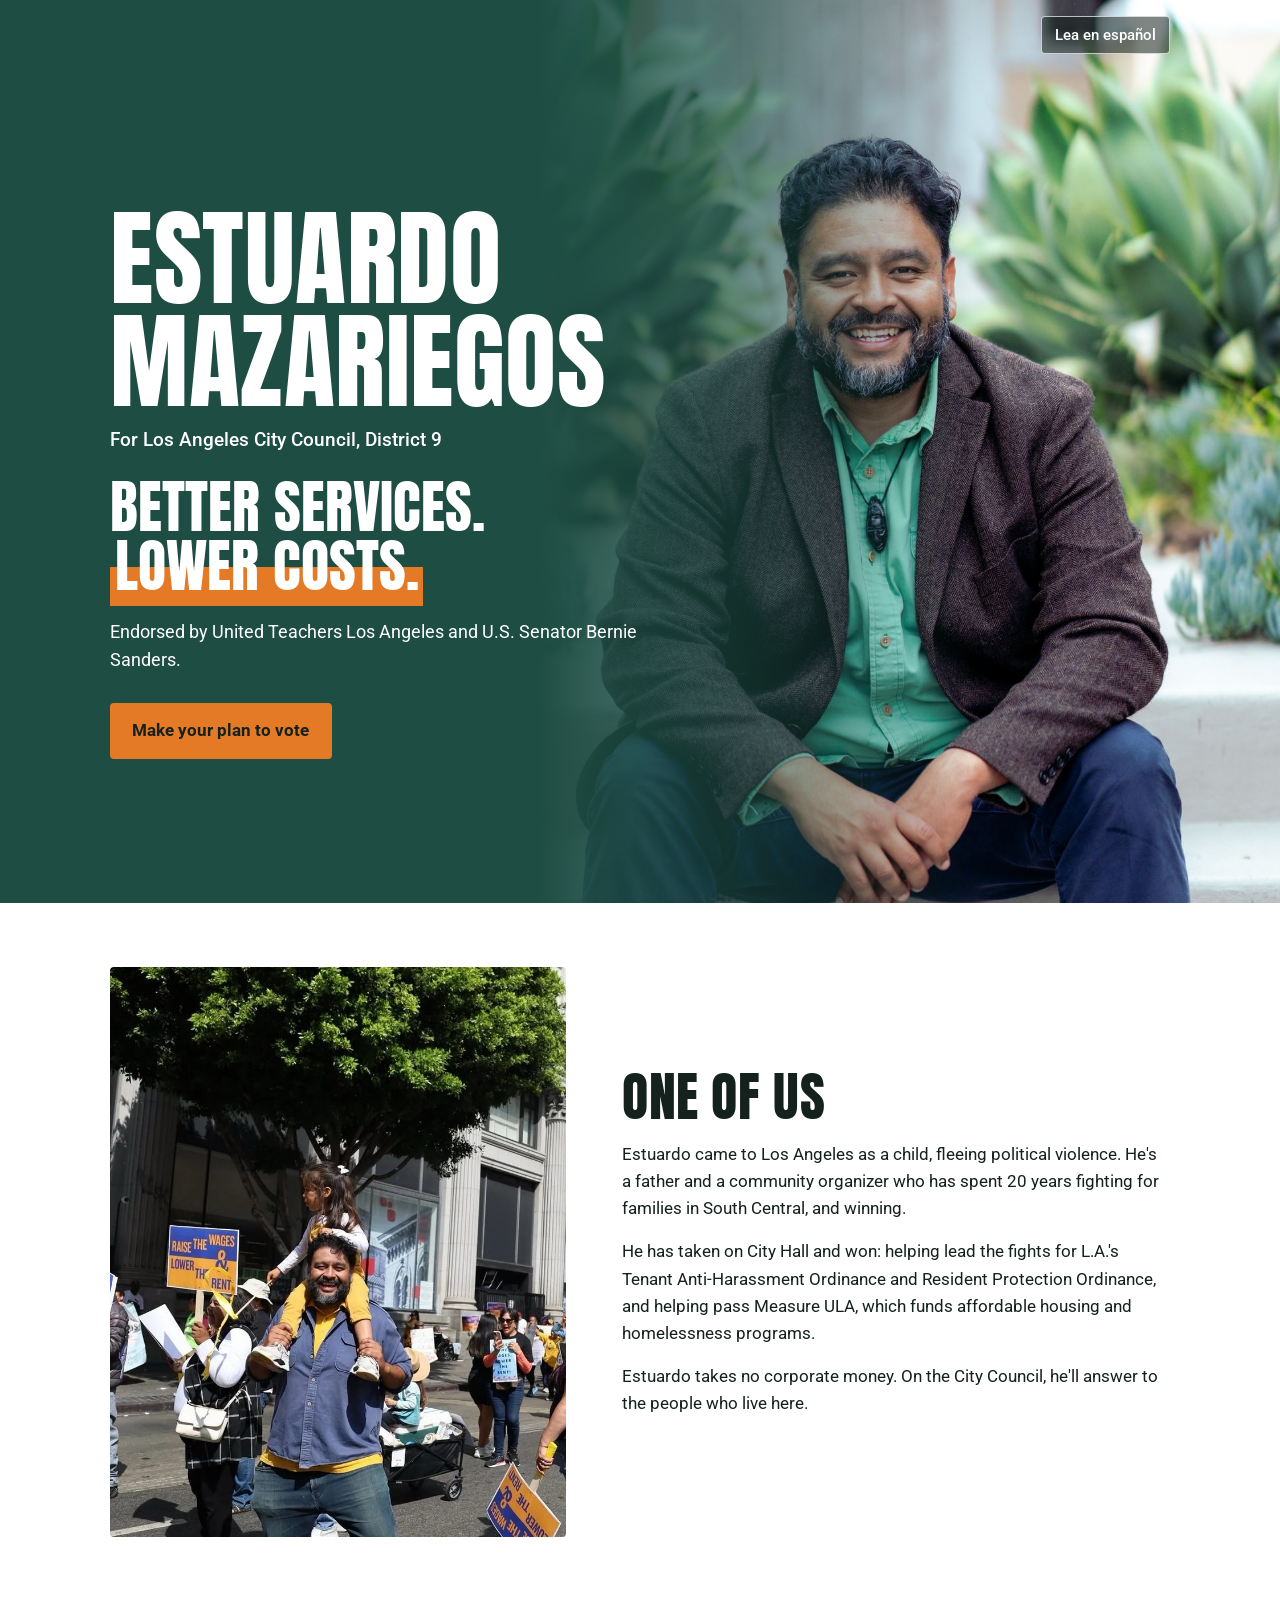
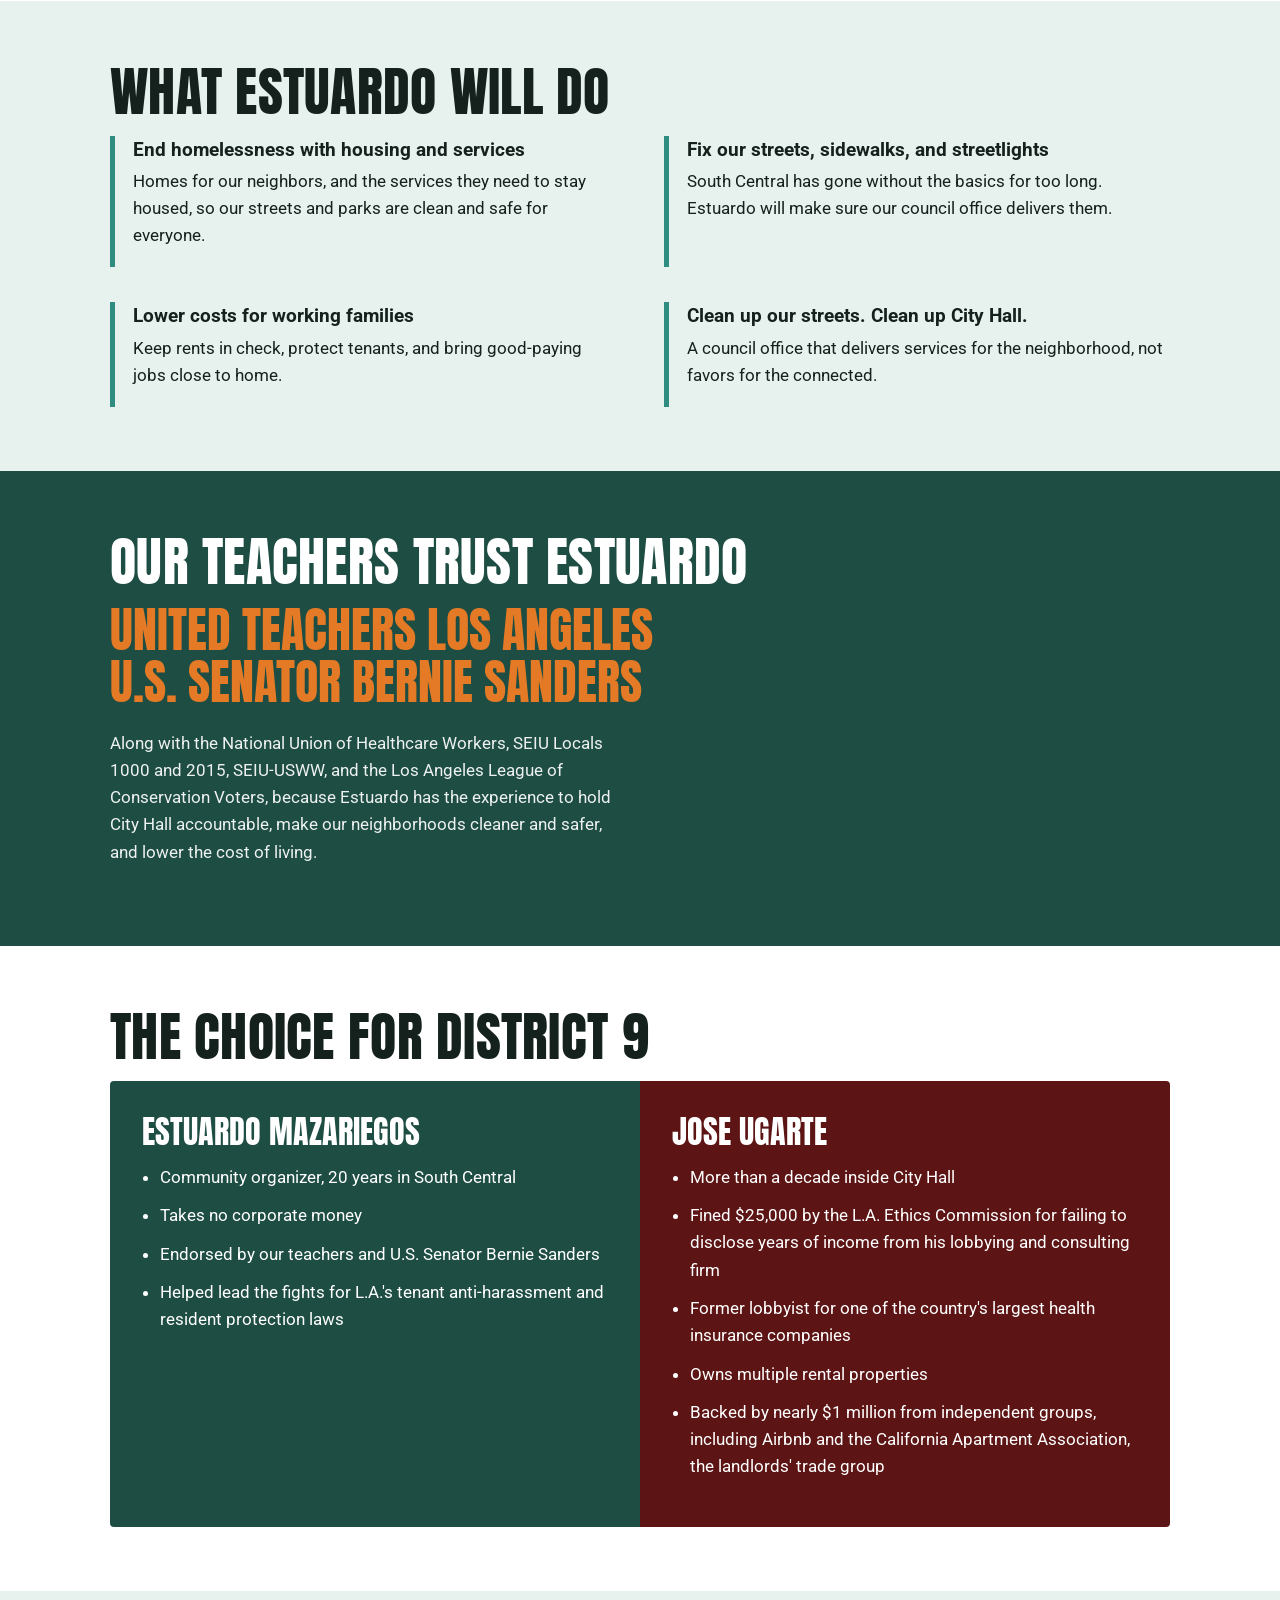
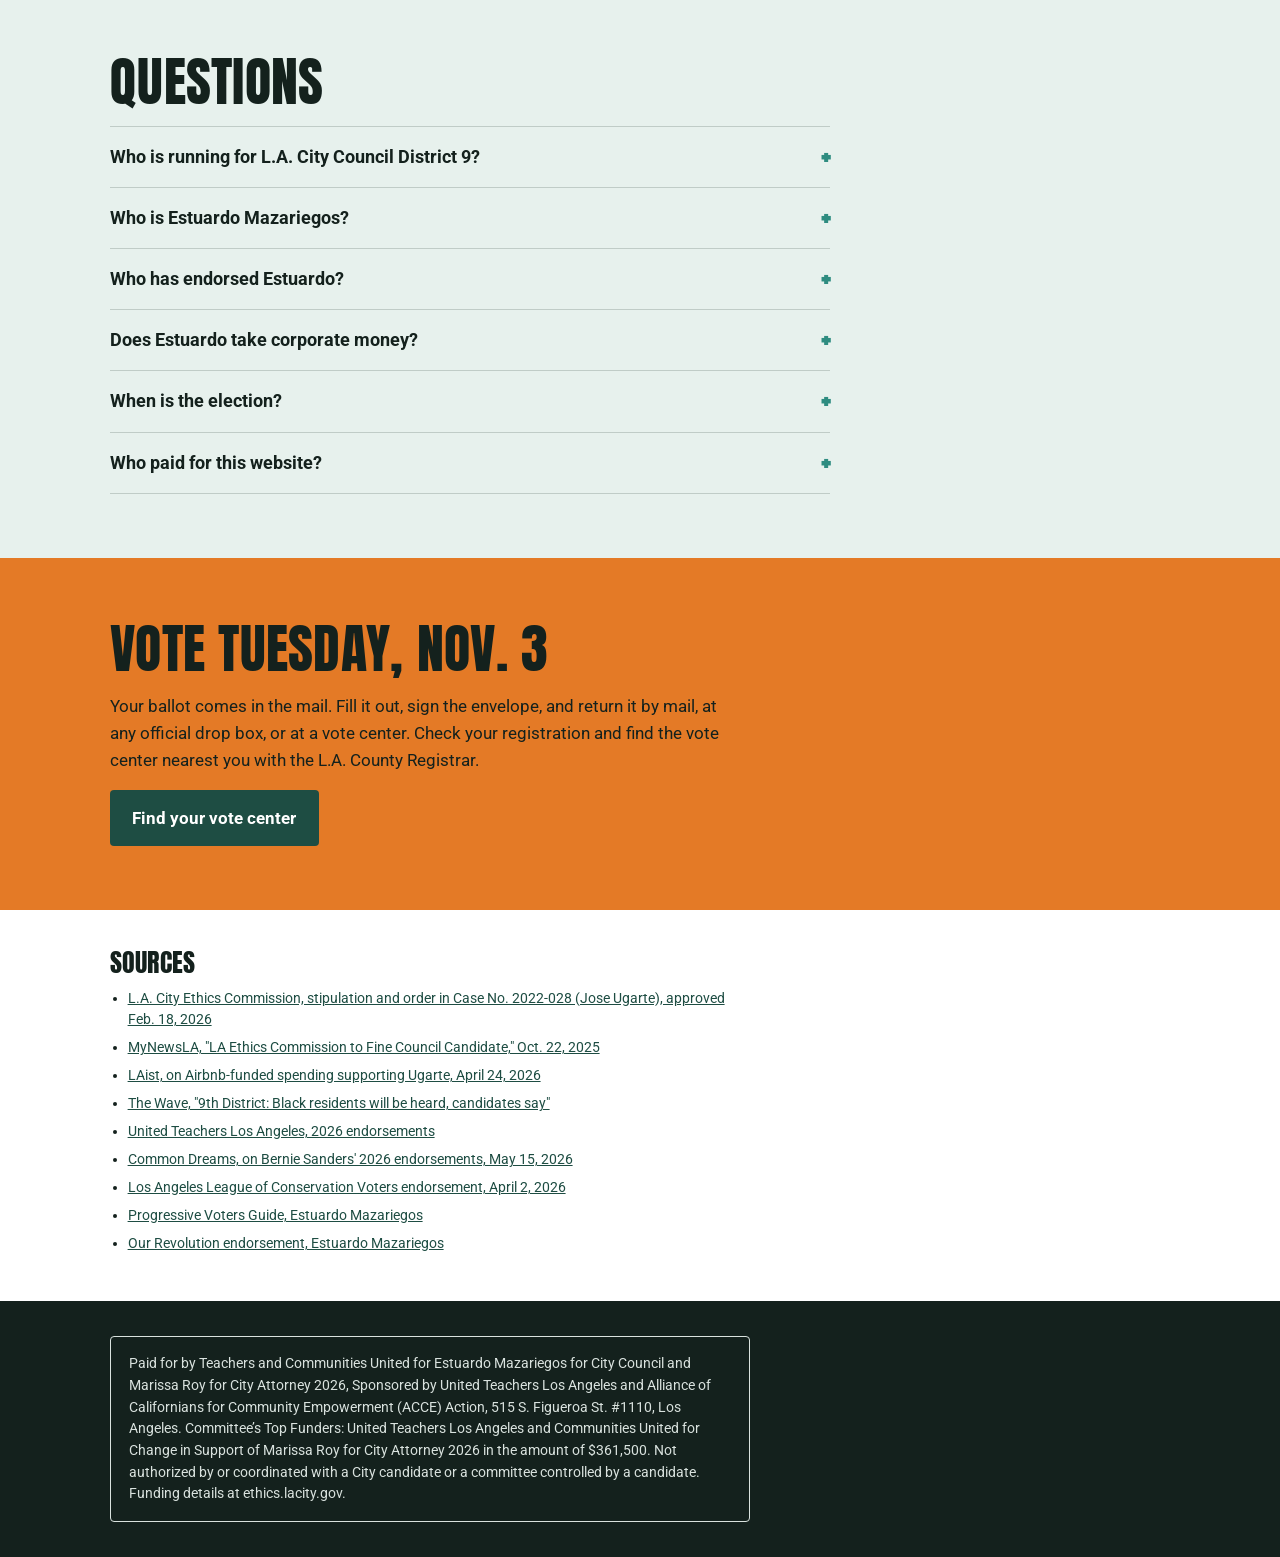
==== index.html @ fabb7f29 "Add files via upload" ====
<!doctype html>
<html lang="en">
<head>
<meta charset="utf-8">
<meta name="viewport" content="width=device-width, initial-scale=1">
<meta name="robots" content="noindex, nofollow">
<title>Estuardo Mazariegos for L.A. City Council District 9 | Vote Nov. 3, 2026</title>
<meta name="description" content="Estuardo Mazariegos is a community organizer running for Los Angeles City Council District 9. Endorsed by United Teachers Los Angeles and U.S. Senator Bernie Sanders. He takes no corporate money. Vote Tuesday, Nov. 3, 2026.">
<link rel="canonical" href="https://estuardomazariegos.com/">
<link rel="alternate" hreflang="en" href="https://estuardomazariegos.com/">
<link rel="alternate" hreflang="es" href="https://estuardomazariegos.com/es/">
<link rel="alternate" hreflang="x-default" href="https://estuardomazariegos.com/">

<meta property="og:type" content="website">
<meta property="og:url" content="https://estuardomazariegos.com/">
<meta property="og:title" content="Estuardo Mazariegos for L.A. City Council District 9">
<meta property="og:description" content="Better services. Lower costs. Endorsed by our teachers and U.S. Senator Bernie Sanders. Vote Nov. 3.">
<meta property="og:image" content="https://estuardomazariegos.com/images/og-share.jpg">
<meta property="og:locale" content="en_US">
<meta property="og:locale:alternate" content="es_US">
<meta name="twitter:card" content="summary_large_image">
<meta name="twitter:image" content="https://estuardomazariegos.com/images/og-share.jpg">

<link rel="preconnect" href="https://fonts.googleapis.com">
<link rel="preconnect" href="https://fonts.gstatic.com" crossorigin>
<link href="https://fonts.googleapis.com/css2?family=Anton&family=Roboto:wght@400;500;700&display=swap" rel="stylesheet">
<link rel="stylesheet" href="styles.css">

<script type="application/ld+json">
{
  "@context": "https://schema.org",
  "@graph": [
    {
      "@type": "FAQPage",
      "@id": "https://estuardomazariegos.com/#webpage",
      "url": "https://estuardomazariegos.com/",
      "inLanguage": "en",
      "name": "Estuardo Mazariegos for L.A. City Council District 9 | Vote Nov. 3, 2026",
      "dateModified": "2026-09-22",
      "about": {
        "@id": "https://estuardomazariegos.com/#estuardo"
      },
      "mentions": [
        {
          "@id": "https://estuardomazariegos.com/#ugarte"
        }
      ],
      "publisher": {
        "@id": "https://estuardomazariegos.com/#committee"
      },
      "primaryImageOfPage": {
        "@type": "ImageObject",
        "url": "https://estuardomazariegos.com/images/estuardo-hero.jpg"
      },
      "mainEntity": [
        {
          "@type": "Question",
          "name": "Who is running for Los Angeles City Council District 9?",
          "acceptedAnswer": {
            "@type": "Answer",
            "text": "Estuardo Mazariegos and Jose Ugarte are on the ballot for Los Angeles City Council District 9 in the general election on Tuesday, November 3, 2026. The seat is open."
          }
        },
        {
          "@type": "Question",
          "name": "Who is Estuardo Mazariegos?",
          "acceptedAnswer": {
            "@type": "Answer",
            "text": "Estuardo Mazariegos came to Los Angeles as a child fleeing political violence. He is a father and a community organizer who has spent 20 years fighting for families in South Central, helping lead the fights for L.A.'s Tenant Anti-Harassment Ordinance and Resident Protection Ordinance, and helping pass Measure ULA, which funds affordable housing and homelessness programs."
          }
        },
        {
          "@type": "Question",
          "name": "Who has endorsed Estuardo Mazariegos?",
          "acceptedAnswer": {
            "@type": "Answer",
            "text": "Estuardo Mazariegos is endorsed by United Teachers Los Angeles, U.S. Senator Bernie Sanders, the National Union of Healthcare Workers, SEIU Locals 1000 and 2015, SEIU-USWW, and the Los Angeles League of Conservation Voters."
          }
        },
        {
          "@type": "Question",
          "name": "Does Estuardo Mazariegos take corporate money?",
          "acceptedAnswer": {
            "@type": "Answer",
            "text": "No. Estuardo Mazariegos refuses all corporate campaign contributions."
          }
        },
        {
          "@type": "Question",
          "name": "When is the District 9 election?",
          "acceptedAnswer": {
            "@type": "Answer",
            "text": "The general election is Tuesday, November 3, 2026. Every registered voter in Los Angeles County receives a ballot in the mail, which can be returned by mail, at an official drop box, or at any vote center."
          }
        },
        {
          "@type": "Question",
          "name": "Who paid for this website?",
          "acceptedAnswer": {
            "@type": "Answer",
            "text": "This website was paid for by Teachers and Communities United for Estuardo Mazariegos for City Council and Marissa Roy for City Attorney 2026, sponsored by United Teachers Los Angeles and Alliance of Californians for Community Empowerment (ACCE) Action. It is not authorized by or coordinated with a City candidate or a committee controlled by a candidate."
          }
        }
      ],
      "citation": [
        "https://ethics.lacity.gov/pdf/agenda/2026/February/20260218-Item5-Stipulation-Ugarte.pdf",
        "https://mynewsla.com/crime/2025/10/22/ethics-commission-to-fine-la-city-council-candidate/",
        "https://laist.com/news/housing-homelessness/airbnb-claims-proposal-included-in-mayors-budget-will-bring-tax-revenue-to-la-ahead-of-olympics",
        "https://wavepublication.com/9th-district-black-residents-will-be-heard-candidates-say/",
        "https://utla.net/campaigns/2026-endorsements/",
        "https://www.commondreams.org/news/bernie-sanders-endorsement",
        "https://lalcv.org/lalcv-endorses-estuardo-mazariegos-for-los-angeles-city-council-district-9/",
        "https://www.progressivevotersguide.com/california/2026/primary/estuardo-mazariegos",
        "https://ourrevolution.com/estuardo-mazariegos-for-la-city-council-d-9/"
      ]
    },
    {
      "@type": "Person",
      "@id": "https://estuardomazariegos.com/#estuardo",
      "name": "Estuardo Mazariegos",
      "description": "Community organizer running for Los Angeles City Council District 9 in the Nov. 3, 2026 general election. Endorsed by United Teachers Los Angeles and U.S. Senator Bernie Sanders.",
      "image": "https://estuardomazariegos.com/images/estuardo-hero.jpg",
      "homeLocation": {
        "@type": "Place",
        "name": "South Los Angeles, California"
      }
    },
    {
      "@type": "Person",
      "@id": "https://estuardomazariegos.com/#ugarte",
      "name": "Jose Ugarte"
    },
    {
      "@type": "Organization",
      "@id": "https://estuardomazariegos.com/#committee",
      "name": "Teachers and Communities United for Estuardo Mazariegos for City Council and Marissa Roy for City Attorney 2026",
      "url": "https://estuardomazariegos.com/",
      "sponsor": [
        {
          "@type": "Organization",
          "name": "United Teachers Los Angeles"
        },
        {
          "@type": "Organization",
          "name": "Alliance of Californians for Community Empowerment (ACCE) Action"
        }
      ],
      "address": {
        "@type": "PostalAddress",
        "streetAddress": "515 S. Figueroa St. #1110",
        "addressLocality": "Los Angeles",
        "addressRegion": "CA",
        "postalCode": "90071",
        "addressCountry": "US"
      }
    }
  ]
}
</script>
</head>
<body>
<a class="skip" href="#main">Skip to content</a>

<header class="topbar">
  <div class="wrap"><a class="lang" href="es/" hreflang="es" lang="es">Lea en español</a></div>
</header>

<main id="main">

  <section class="hero" aria-labelledby="hero-title">
    <div class="hero-photo"><img src="images/estuardo-hero.jpg" alt="Estuardo Mazariegos, smiling, in front of a South Central home" fetchpriority="high"></div>
    <div class="wrap hero-body">
      <h1 id="hero-title">Estuardo<br>Mazariegos</h1>
      <p class="office">For Los Angeles City Council, District 9</p>
      <p class="tagline">Better services.<br><span class="bar">Lower costs.</span></p>
      <p class="endorse">Endorsed by United Teachers Los Angeles and U.S. Senator Bernie Sanders.</p>
      <a class="btn" href="#vote">Make your plan to vote</a>
    </div>
  </section>

  <section class="who" aria-labelledby="who-title">
    <div class="wrap who-grid">
      <div class="who-photo"><img src="images/estuardo-family.jpg" alt="Estuardo Mazariegos carrying his daughter on his shoulders at a community march" loading="lazy"></div>
      <div class="prose">
        <h2 id="who-title">One of us</h2>
        <p>Estuardo came to Los Angeles as a child, fleeing political violence. He's a father and a community organizer who has spent 20 years fighting for families in South Central, and winning.</p>
        <p>He has taken on City Hall and won: helping lead the fights for L.A.'s Tenant Anti-Harassment Ordinance and Resident Protection Ordinance, and helping pass Measure ULA, which funds affordable housing and homelessness programs.</p>
        <p>Estuardo takes no corporate money. On the City Council, he'll answer to the people who live here.</p>
      </div>
    </div>
  </section>

  <section class="plan" aria-labelledby="plan-title">
    <div class="wrap">
      <h2 id="plan-title">What Estuardo will do</h2>
      <ul class="plan-list">
        <li>
          <h3>End homelessness with housing and services</h3>
          <p>Homes for our neighbors, and the services they need to stay housed, so our streets and parks are clean and safe for everyone.</p>
        </li>
        <li>
          <h3>Fix our streets, sidewalks, and streetlights</h3>
          <p>South Central has gone without the basics for too long. Estuardo will make sure our council office delivers them.</p>
        </li>
        <li>
          <h3>Lower costs for working families</h3>
          <p>Keep rents in check, protect tenants, and bring good-paying jobs close to home.</p>
        </li>
        <li>
          <h3>Clean up our streets. Clean up City Hall.</h3>
          <p>A council office that delivers services for the neighborhood, not favors for the connected.</p>
        </li>
      </ul>
    </div>
  </section>

  <section class="backers" aria-labelledby="backers-title">
    <div class="wrap">
      <h2 id="backers-title">Our teachers trust Estuardo</h2>
      <ul class="backer-names">
        <li>United Teachers Los Angeles</li>
        <li>U.S. Senator Bernie Sanders</li>
      </ul>
      <p>Along with the National Union of Healthcare Workers, SEIU Locals 1000 and 2015, SEIU-USWW, and the Los Angeles League of Conservation Voters, because Estuardo has the experience to hold City Hall accountable, make our neighborhoods cleaner and safer, and lower the cost of living.</p>
    </div>
  </section>

  <section class="choice" aria-labelledby="choice-title">
    <div class="wrap">
      <h2 id="choice-title">The choice for District 9</h2>
      <div class="choice-grid">
        <div class="choice-col col-us">
          <h3>Estuardo Mazariegos</h3>
          <ul>
            <li>Community organizer, 20 years in South Central</li>
            <li>Takes no corporate money</li>
            <li>Endorsed by our teachers and U.S. Senator Bernie Sanders</li>
            <li>Helped lead the fights for L.A.'s tenant anti-harassment and resident protection laws</li>
          </ul>
        </div>
        <div class="choice-col col-them">
          <h3>Jose Ugarte</h3>
          <ul>
            <li>More than a decade inside City Hall</li>
            <li>Fined $25,000 by the L.A. Ethics Commission for failing to disclose years of income from his lobbying and consulting firm</li>
            <li>Former lobbyist for one of the country's largest health insurance companies</li>
            <li>Owns multiple rental properties</li>
            <li>Backed by nearly $1 million from independent groups, including Airbnb and the California Apartment Association, the landlords' trade group</li>
          </ul>
        </div>
      </div>
    </div>
  </section>

  <section class="faq" aria-labelledby="faq-title">
    <div class="wrap">
      <h2 id="faq-title">Questions</h2>
      <details>
        <summary>Who is running for L.A. City Council District 9?</summary>
        <p>Estuardo Mazariegos and Jose Ugarte are on the ballot in the general election on Tuesday, Nov. 3, 2026. The seat is open.</p>
      </details>
      <details>
        <summary>Who is Estuardo Mazariegos?</summary>
        <p>Estuardo came to Los Angeles as a child fleeing political violence. He's a father and a community organizer who has spent 20 years fighting for families in South Central, helping lead the fights for L.A.'s Tenant Anti-Harassment Ordinance and Resident Protection Ordinance, and helping pass Measure ULA, which funds affordable housing and homelessness programs.</p>
      </details>
      <details>
        <summary>Who has endorsed Estuardo?</summary>
        <p>United Teachers Los Angeles, U.S. Senator Bernie Sanders, the National Union of Healthcare Workers, SEIU Locals 1000 and 2015, SEIU-USWW, and the Los Angeles League of Conservation Voters.</p>
      </details>
      <details>
        <summary>Does Estuardo take corporate money?</summary>
        <p>No. Estuardo refuses all corporate campaign contributions.</p>
      </details>
      <details>
        <summary>When is the election?</summary>
        <p>Tuesday, Nov. 3, 2026. Every registered voter in L.A. County gets a ballot in the mail. You can return it by mail, at an official drop box, or at any vote center.</p>
      </details>
      <details>
        <summary>Who paid for this website?</summary>
        <p>Teachers and Communities United for Estuardo Mazariegos for City Council and Marissa Roy for City Attorney 2026, sponsored by United Teachers Los Angeles and ACCE Action. It is not authorized by or coordinated with a City candidate or a committee controlled by a candidate.</p>
      </details>
    </div>
  </section>

  <section class="vote" id="vote" aria-labelledby="vote-title">
    <div class="wrap"><div class="prose">
      <h2 id="vote-title">Vote Tuesday, Nov. 3</h2>
      <p>Your ballot comes in the mail. Fill it out, sign the envelope, and return it by mail, at any official drop box, or at a vote center. Check your registration and find the vote center nearest you with the L.A. County Registrar.</p>
      <a class="btn" href="https://lavote.gov" rel="noopener">Find your vote center</a>
    </div></div>
  </section>

  <section class="sources" aria-labelledby="sources-title">
    <div class="wrap">
      <h2 id="sources-title">Sources</h2>
      <ul>
        <li><a href="https://ethics.lacity.gov/pdf/agenda/2026/February/20260218-Item5-Stipulation-Ugarte.pdf" rel="noopener">L.A. City Ethics Commission, stipulation and order in Case No. 2022-028 (Jose Ugarte), approved Feb. 18, 2026</a></li>
        <li><a href="https://mynewsla.com/crime/2025/10/22/ethics-commission-to-fine-la-city-council-candidate/" rel="noopener">MyNewsLA, "LA Ethics Commission to Fine Council Candidate," Oct. 22, 2025</a></li>
        <li><a href="https://laist.com/news/housing-homelessness/airbnb-claims-proposal-included-in-mayors-budget-will-bring-tax-revenue-to-la-ahead-of-olympics" rel="noopener">LAist, on Airbnb-funded spending supporting Ugarte, April 24, 2026</a></li>
        <li><a href="https://wavepublication.com/9th-district-black-residents-will-be-heard-candidates-say/" rel="noopener">The Wave, "9th District: Black residents will be heard, candidates say"</a></li>
        <li><a href="https://utla.net/campaigns/2026-endorsements/" rel="noopener">United Teachers Los Angeles, 2026 endorsements</a></li>
        <li><a href="https://www.commondreams.org/news/bernie-sanders-endorsement" rel="noopener">Common Dreams, on Bernie Sanders' 2026 endorsements, May 15, 2026</a></li>
        <li><a href="https://lalcv.org/lalcv-endorses-estuardo-mazariegos-for-los-angeles-city-council-district-9/" rel="noopener">Los Angeles League of Conservation Voters endorsement, April 2, 2026</a></li>
        <li><a href="https://www.progressivevotersguide.com/california/2026/primary/estuardo-mazariegos" rel="noopener">Progressive Voters Guide, Estuardo Mazariegos</a></li>
        <li><a href="https://ourrevolution.com/estuardo-mazariegos-for-la-city-council-d-9/" rel="noopener">Our Revolution endorsement, Estuardo Mazariegos</a></li>
      </ul>
    </div>
  </section>

</main>

<footer>
  <div class="wrap">
    <div class="disclosure">
      <p>Paid for by Teachers and Communities United for Estuardo Mazariegos for City Council and Marissa Roy for City Attorney 2026, Sponsored by United Teachers Los Angeles and Alliance of Californians for Community Empowerment (ACCE) Action, 515 S. Figueroa St. #1110, Los Angeles. Committee’s Top Funders: United Teachers Los Angeles and Communities United for Change in Support of Marissa Roy for City Attorney 2026 in the amount of $361,500. Not authorized by or coordinated with a City candidate or a committee controlled by a candidate. Funding details at ethics.lacity.gov.</p>
    </div>
  </div>
</footer>

<!-- GoatCounter: replace YOURCODE with the site code, then remove this comment's wrapper
<script data-goatcounter="https://YOURCODE.goatcounter.com/count" async src="//gc.zgo.at/count.js"></script>
-->
</body>
</html>
---- styles.css ----
/* Estuardo for CD9 IE landing page. Palette and type match the ad creative. */
:root{
  --avenue:#1E4D43;   /* deep green, primary ground */
  --porch:#2E8C80;    /* teal, secondary */
  --marigold:#E47A26; /* highlight bar, vote band */
  --mint:#E7F1ED;     /* quiet alternate section */
  --oxblood:#5C1414;  /* contrast column only */
  --ink:#14211D;
  --white:#FFFFFF;
  --display:"Anton","Impact","Haettenschweiler","Arial Narrow Bold",sans-serif;
  --body:"Roboto",system-ui,-apple-system,"Segoe UI",Arial,sans-serif;
  --wrap:1100px;
}
*{box-sizing:border-box}
html{-webkit-text-size-adjust:100%}
body{margin:0;font-family:var(--body);font-size:1.0625rem;line-height:1.6;color:var(--ink);background:var(--white)}
img{max-width:100%;display:block}
a{color:inherit}
:focus-visible{outline:3px solid var(--marigold);outline-offset:3px}
.wrap{max-width:var(--wrap);margin:0 auto;padding:0 1.25rem}
.prose{max-width:62ch}
h1,h2{font-family:var(--display);font-weight:400;text-transform:uppercase;letter-spacing:.005em;line-height:.98;margin:0}
h2{font-size:clamp(2.1rem,6vw,3.4rem);margin-bottom:1.1rem}
h3{font-size:1.2rem;line-height:1.3;margin:0 0 .35rem}
p{margin:0 0 1rem}
.skip{position:absolute;left:-999px;top:0;background:var(--white);padding:.5rem 1rem;z-index:10}
.skip:focus{left:1rem;top:1rem}

/* ---------- top bar ---------- */
.topbar{position:absolute;top:0;left:0;right:0;z-index:5}
.topbar .wrap{display:flex;justify-content:flex-end;padding-top:1rem;padding-bottom:1rem}
.lang{color:var(--white);font-weight:500;text-decoration:none;background:rgba(20,33,29,.55);border:1.5px solid rgba(255,255,255,.7);padding:.35rem .8rem;border-radius:4px;font-size:.95rem}
.lang:hover{background:rgba(255,255,255,.12)}

/* ---------- hero ---------- */
.hero{position:relative;background:var(--avenue);color:var(--white);overflow:hidden}
.hero-photo{position:absolute;inset:0;background:var(--porch)}
.hero-photo img{width:100%;height:100%;object-fit:cover;object-position:50% 20%}
.hero::after{content:"";position:absolute;inset:0;background:linear-gradient(180deg,rgba(30,77,67,.05) 0%,rgba(30,77,67,.35) 38%,var(--avenue) 72%)}
.hero-body{position:relative;z-index:2;padding-top:52vh;padding-bottom:3rem}
.hero h1{font-size:clamp(3.4rem,15vw,7.5rem)}
.hero .office{font-size:1.2rem;font-weight:500;margin:.7rem 0 1.4rem}
.tagline{font-family:var(--display);text-transform:uppercase;font-size:clamp(2rem,8vw,3.6rem);line-height:1.02;margin:0 0 1.4rem}
.tagline .bar{background:linear-gradient(transparent 52%,var(--marigold) 52%,var(--marigold) 96%,transparent 96%);padding:0 .08em;-webkit-box-decoration-break:clone;box-decoration-break:clone}
.endorse{font-size:1.1rem;max-width:34ch;margin-bottom:1.8rem}
.btn{display:inline-block;background:var(--marigold);color:var(--ink);font-weight:700;text-decoration:none;padding:.9rem 1.4rem;border-radius:4px;font-size:1.05rem}
.btn:hover{filter:brightness(1.07)}
@media (min-width:880px){
  .hero{min-height:88vh;display:flex;align-items:flex-end}
  .hero-photo{left:38%}
  .hero h1{font-size:clamp(4rem,8.2vw,6.6rem)}
  .hero::after{background:linear-gradient(90deg,var(--avenue) 0%,var(--avenue) 42%,rgba(30,77,67,.6) 58%,rgba(30,77,67,0) 76%)}
  .hero-body{padding-top:9rem;padding-bottom:5rem;width:100%}
  .hero-body > *{max-width:560px}
}

/* ---------- sections ---------- */
section{padding:4rem 0}
.who{background:var(--white)}
.who-grid{display:grid;gap:2rem}
.who-photo{background:var(--mint);aspect-ratio:4/5;border-radius:4px;overflow:hidden}
.who-photo img{width:100%;height:100%;object-fit:cover}
@media (min-width:880px){.who-grid{grid-template-columns:5fr 6fr;align-items:center;gap:3.5rem}}

.plan{background:var(--mint)}
.plan-list{list-style:none;margin:0;padding:0;display:grid;gap:1.6rem}
.plan-list li{border-left:5px solid var(--porch);padding:.1rem 0 .1rem 1.1rem;max-width:58ch}
@media (min-width:880px){.plan-list{grid-template-columns:1fr 1fr;gap:2.2rem 3rem}}

.backers{background:var(--avenue);color:var(--white)}
.backer-names{list-style:none;margin:0 0 1.3rem;padding:0}
.backer-names li{font-family:var(--display);text-transform:uppercase;font-size:clamp(1.8rem,6.5vw,3rem);line-height:1.08;color:var(--marigold)}
.backers p{max-width:52ch;opacity:.92}

.choice{background:var(--white)}
.choice-grid{display:grid;gap:0;border-radius:4px;overflow:hidden}
.choice-col{padding:1.6rem 1.4rem}
.choice-col h3{font-family:var(--display);font-weight:400;text-transform:uppercase;font-size:2rem;line-height:1;margin-bottom:1rem}
.choice-col ul{margin:0;padding-left:1.15rem}
.choice-col li{margin-bottom:.7rem}
.col-us{background:var(--avenue);color:var(--white)}
.col-them{background:var(--oxblood);color:var(--white)}
.choice .note{font-size:.9rem;color:#4a5652;margin-top:1rem;max-width:70ch}
@media (min-width:880px){.choice-grid{grid-template-columns:1fr 1fr}.choice-col{padding:2.2rem 2rem}}

.faq{background:var(--mint)}
.faq details{border-top:1.5px solid rgba(20,33,29,.18);padding:1rem 0;max-width:72ch}
.faq details:last-of-type{border-bottom:1.5px solid rgba(20,33,29,.18)}
.faq summary{cursor:pointer;font-weight:700;font-size:1.1rem;list-style:none;display:flex;justify-content:space-between;gap:1rem}
.faq summary::-webkit-details-marker{display:none}
.faq summary::after{content:"+";font-family:var(--display);font-size:1.6rem;line-height:1;color:var(--porch)}
.faq details[open] summary::after{content:"\2013"}
.faq details p{margin:.7rem 0 0}

.vote{background:var(--marigold);color:var(--ink)}
.vote .btn{background:var(--avenue);color:var(--white)}

.sources{background:var(--white);padding:2.5rem 0}
.sources h2{font-size:1.6rem;margin-bottom:.8rem}
.sources ul{margin:0;padding-left:1.1rem;font-size:.9rem;line-height:1.5;max-width:80ch}
.sources li{margin-bottom:.4rem}
.sources a{color:var(--avenue)}

footer{background:var(--ink);color:#d9e2de;padding:2.2rem 0;font-size:.9rem;line-height:1.5}
footer .disclosure{border:1.5px solid #d9e2de;padding:1rem 1.1rem;max-width:80ch;border-radius:4px}
footer p{margin:0 0 .5rem}
footer .disclosure p:last-child{margin:0}

@media (prefers-reduced-motion:reduce){*{scroll-behavior:auto!important;transition:none!important}}
html{scroll-behavior:smooth}
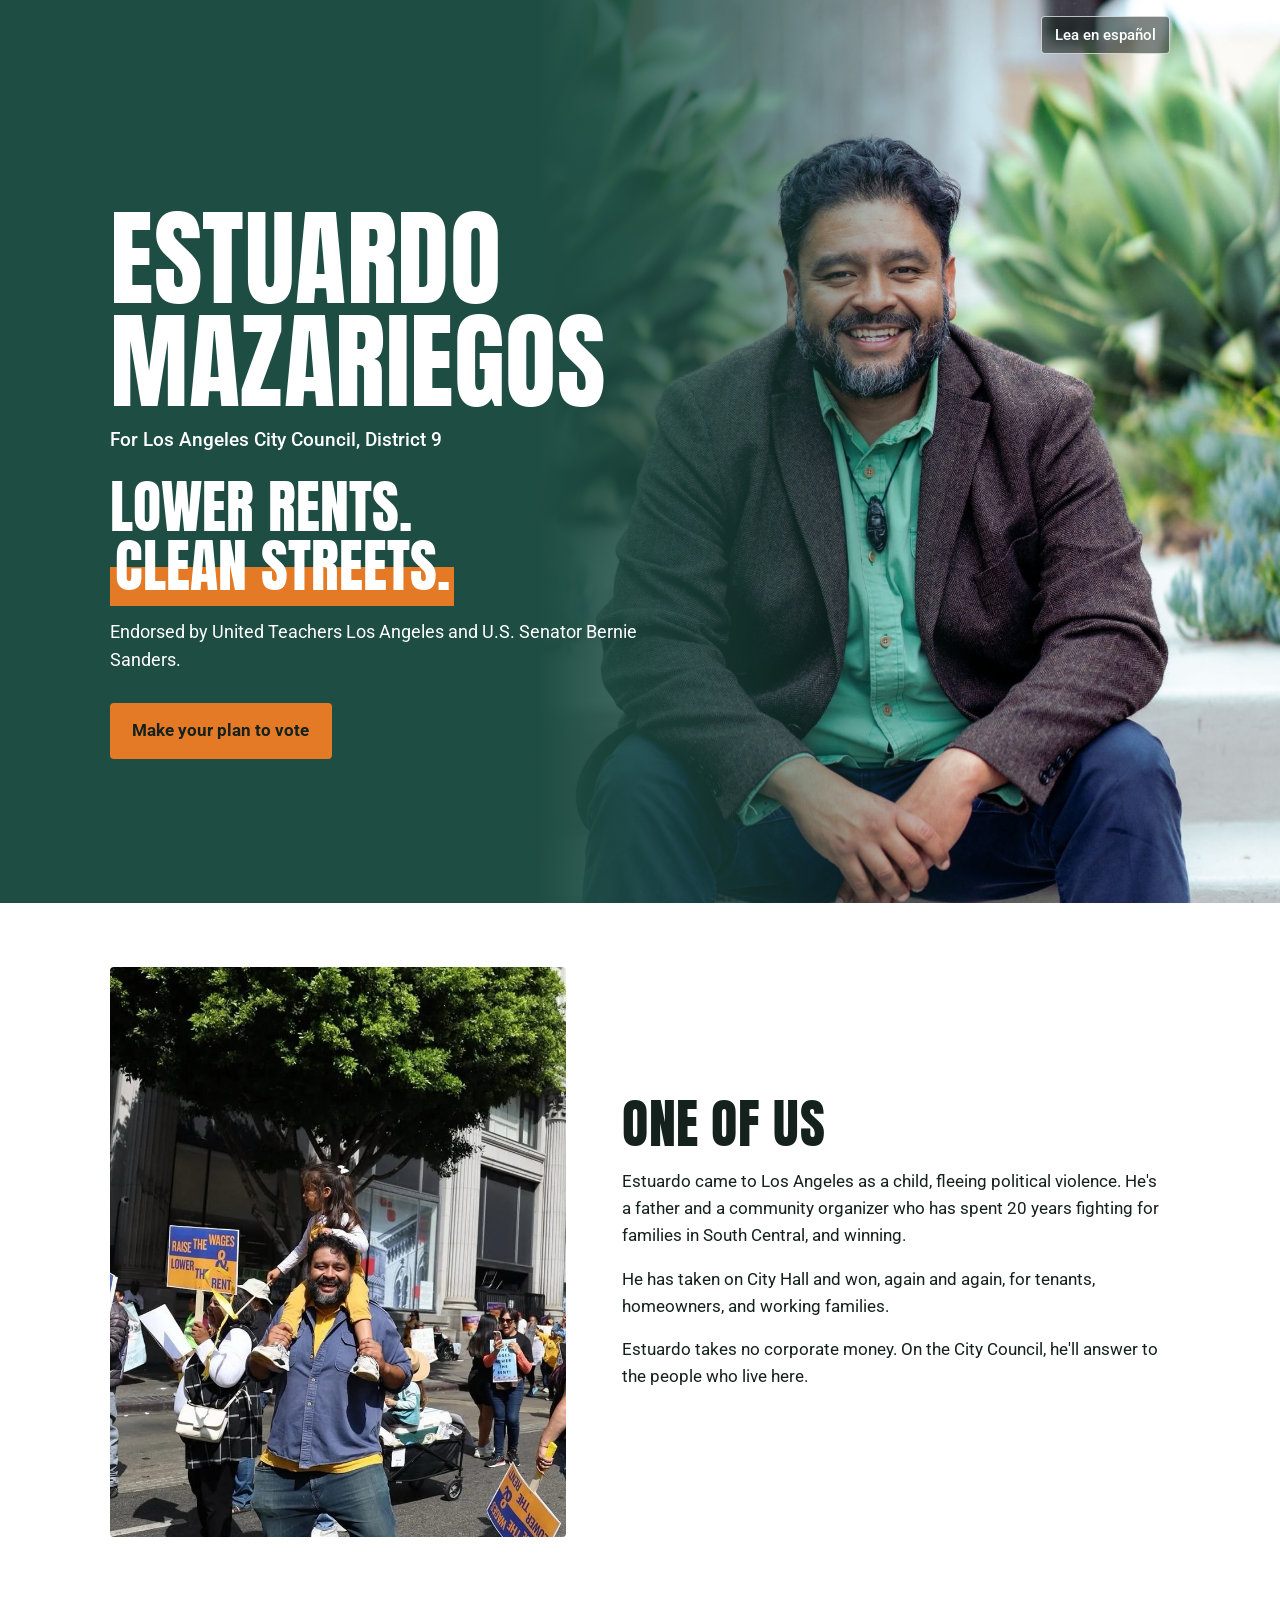
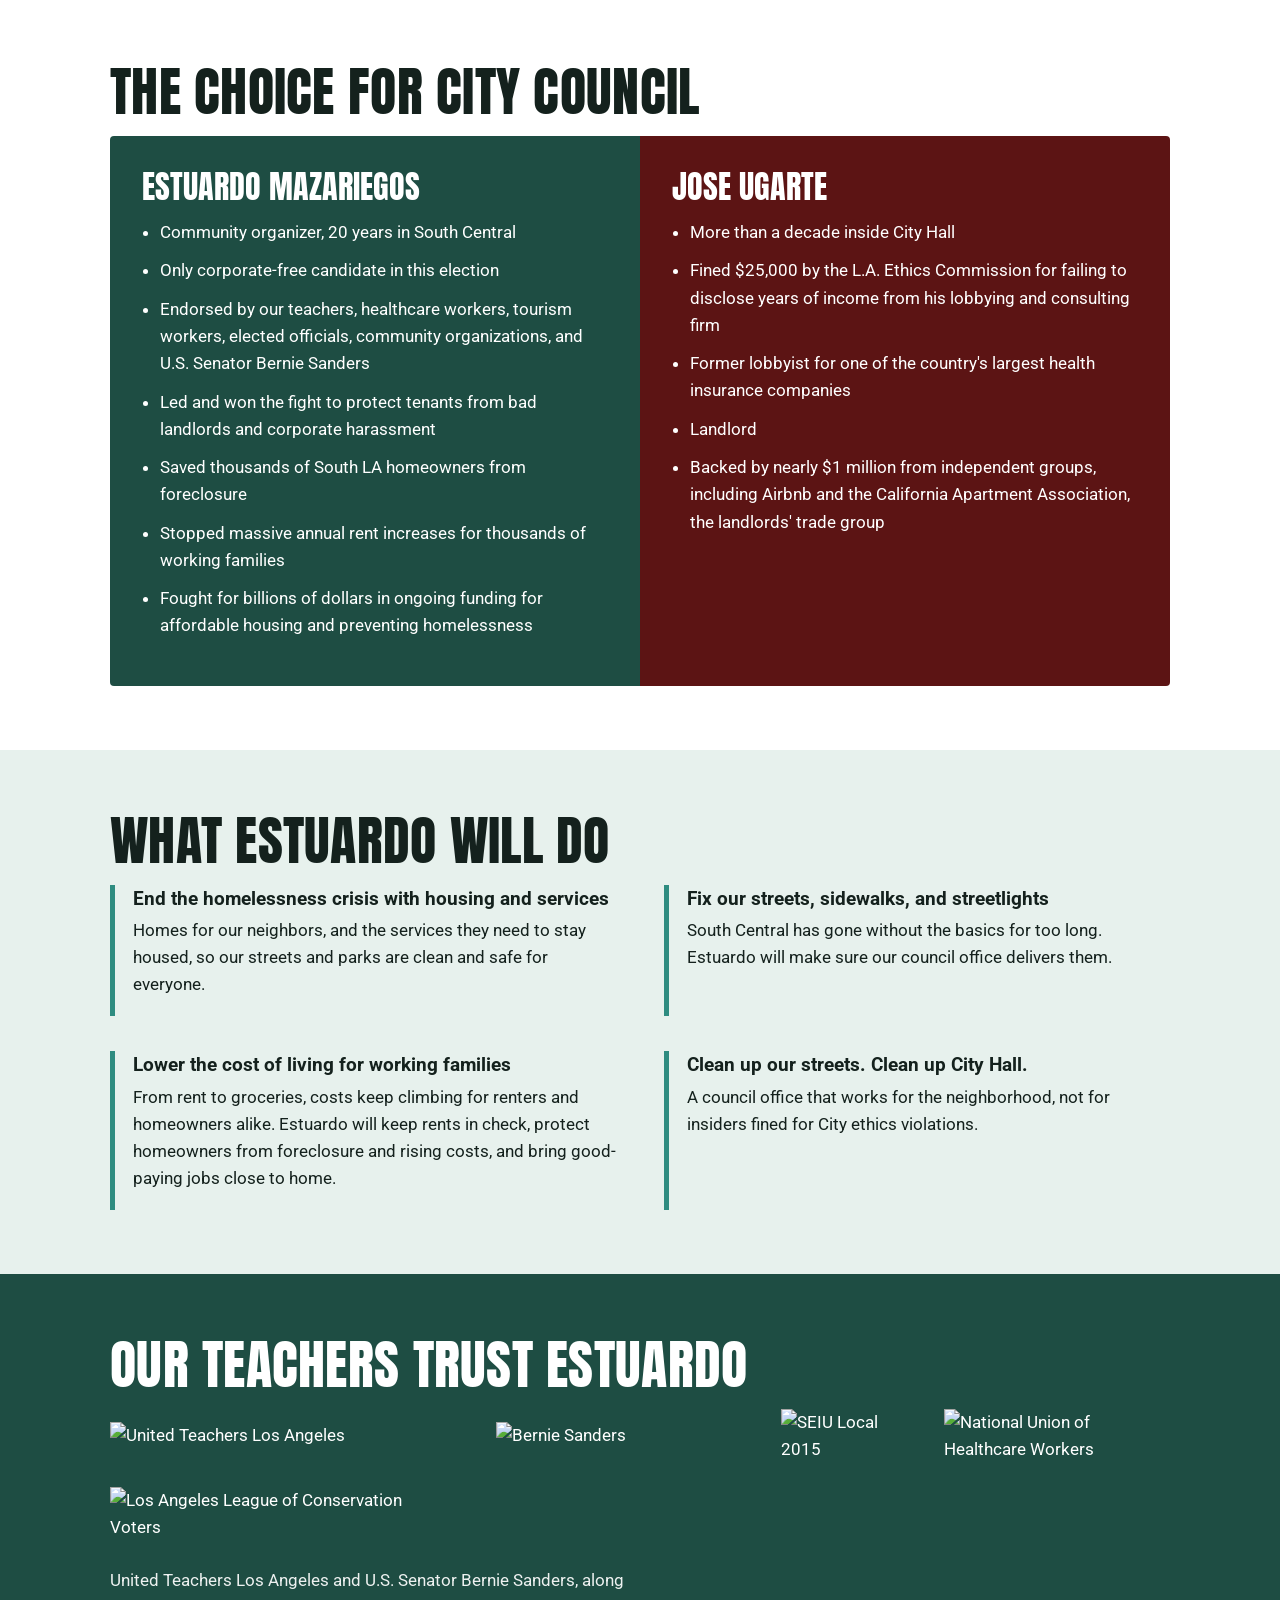
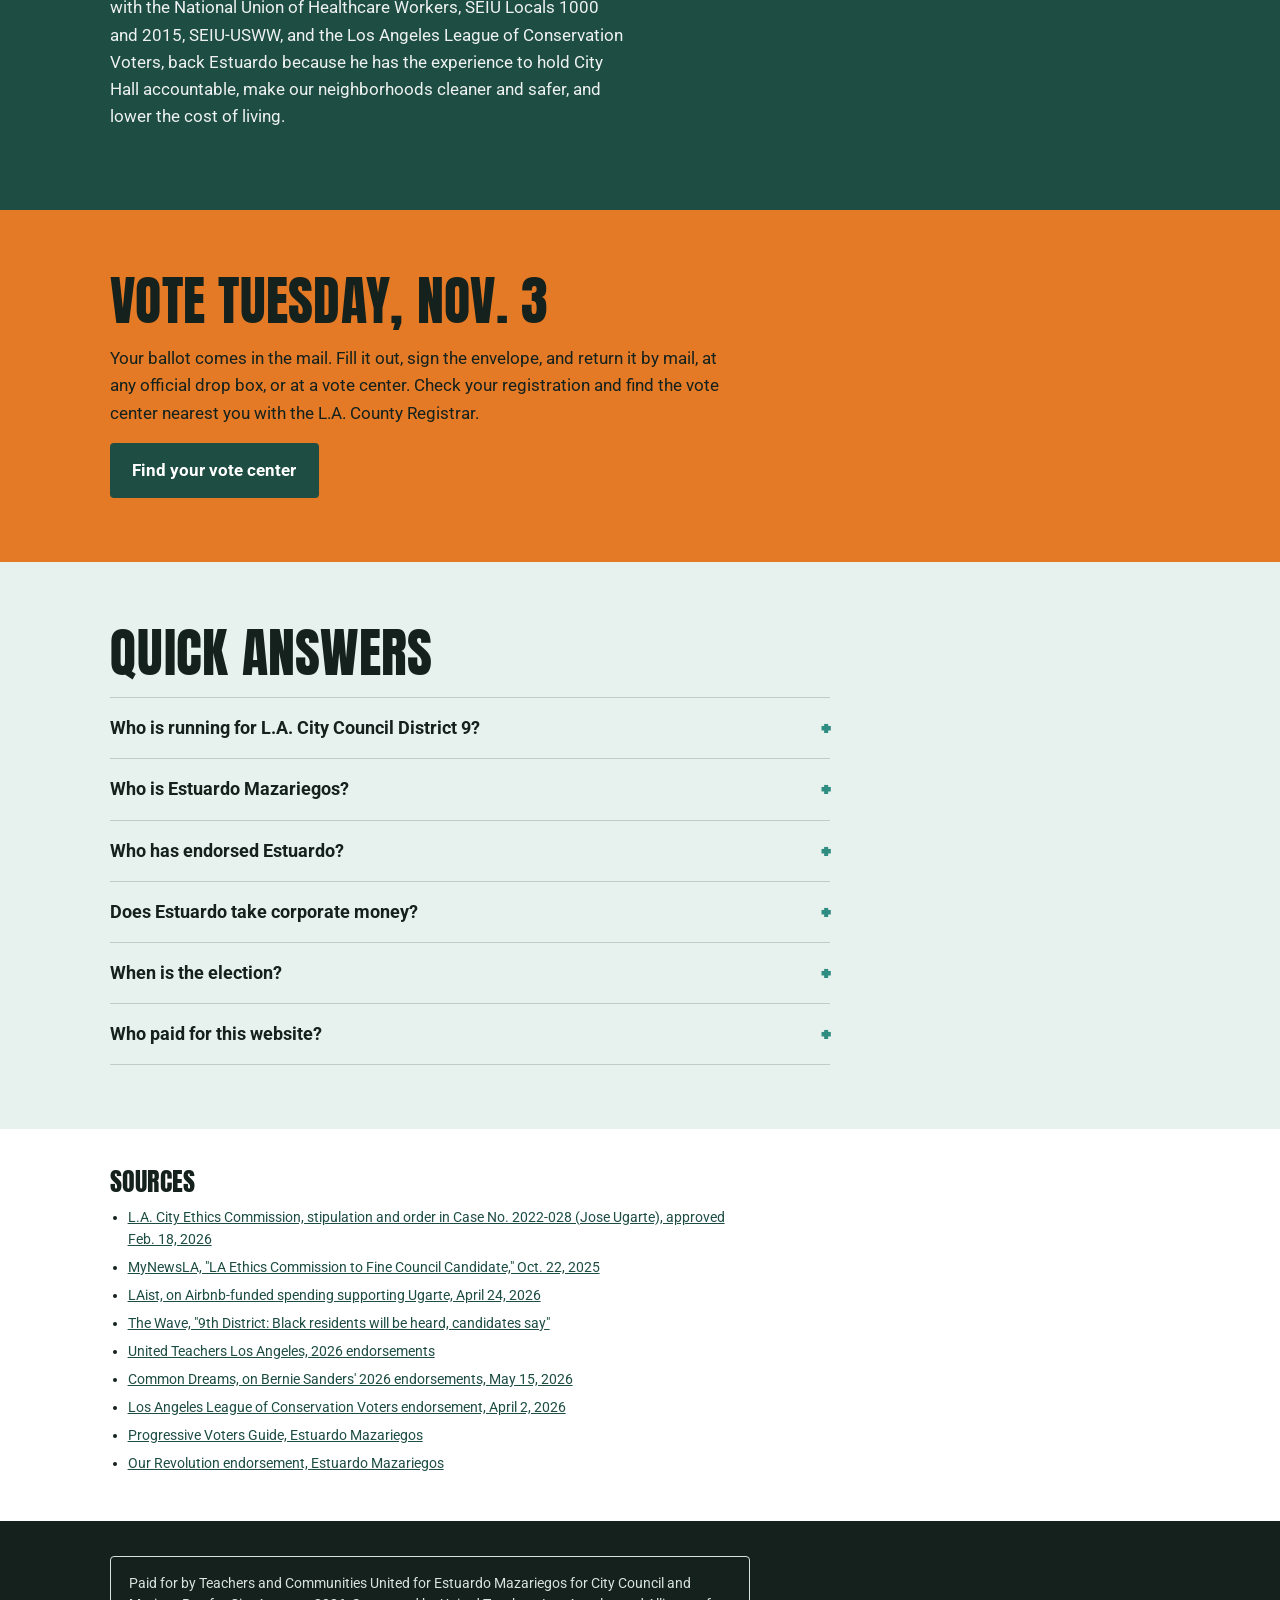
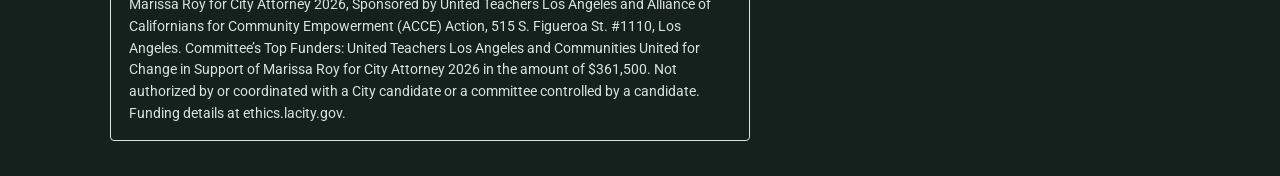
==== commit fcfb1158: "Add files via upload" ====
--- a/index.html
+++ b/index.html
@@ -14,7 +14,7 @@
 <meta property="og:type" content="website">
 <meta property="og:url" content="https://estuardomazariegos.com/">
 <meta property="og:title" content="Estuardo Mazariegos for L.A. City Council District 9">
-<meta property="og:description" content="Better services. Lower costs. Endorsed by our teachers and U.S. Senator Bernie Sanders. Vote Nov. 3.">
+<meta property="og:description" content="Lower rents. Clean streets. Endorsed by our teachers and U.S. Senator Bernie Sanders. Vote Nov. 3.">
 <meta property="og:image" content="https://estuardomazariegos.com/images/og-share.jpg">
 <meta property="og:locale" content="en_US">
 <meta property="og:locale:alternate" content="es_US">
@@ -36,7 +36,7 @@
       "url": "https://estuardomazariegos.com/",
       "inLanguage": "en",
       "name": "Estuardo Mazariegos for L.A. City Council District 9 | Vote Nov. 3, 2026",
-      "dateModified": "2026-09-22",
+      "dateModified": "2026-09-30",
       "about": {
         "@id": "https://estuardomazariegos.com/#estuardo"
       },
@@ -55,10 +55,10 @@
       "mainEntity": [
         {
           "@type": "Question",
-          "name": "Who is running for Los Angeles City Council District 9?",
-          "acceptedAnswer": {
-            "@type": "Answer",
-            "text": "Estuardo Mazariegos and Jose Ugarte are on the ballot for Los Angeles City Council District 9 in the general election on Tuesday, November 3, 2026. The seat is open."
+          "name": "Who is running for L.A. City Council District 9?",
+          "acceptedAnswer": {
+            "@type": "Answer",
+            "text": "Estuardo Mazariegos and Jose Ugarte are on the ballot in the general election on Tuesday, Nov. 3, 2026. The seat is open."
           }
         },
         {
@@ -66,31 +66,31 @@
           "name": "Who is Estuardo Mazariegos?",
           "acceptedAnswer": {
             "@type": "Answer",
-            "text": "Estuardo Mazariegos came to Los Angeles as a child fleeing political violence. He is a father and a community organizer who has spent 20 years fighting for families in South Central, helping lead the fights for L.A.'s Tenant Anti-Harassment Ordinance and Resident Protection Ordinance, and helping pass Measure ULA, which funds affordable housing and homelessness programs."
-          }
-        },
-        {
-          "@type": "Question",
-          "name": "Who has endorsed Estuardo Mazariegos?",
-          "acceptedAnswer": {
-            "@type": "Answer",
-            "text": "Estuardo Mazariegos is endorsed by United Teachers Los Angeles, U.S. Senator Bernie Sanders, the National Union of Healthcare Workers, SEIU Locals 1000 and 2015, SEIU-USWW, and the Los Angeles League of Conservation Voters."
-          }
-        },
-        {
-          "@type": "Question",
-          "name": "Does Estuardo Mazariegos take corporate money?",
-          "acceptedAnswer": {
-            "@type": "Answer",
-            "text": "No. Estuardo Mazariegos refuses all corporate campaign contributions."
-          }
-        },
-        {
-          "@type": "Question",
-          "name": "When is the District 9 election?",
-          "acceptedAnswer": {
-            "@type": "Answer",
-            "text": "The general election is Tuesday, November 3, 2026. Every registered voter in Los Angeles County receives a ballot in the mail, which can be returned by mail, at an official drop box, or at any vote center."
+            "text": "Estuardo came to Los Angeles as a child fleeing political violence. He's a father and a community organizer who has spent 20 years fighting for families in South Central. He led and won the fight to protect tenants from bad landlords and corporate harassment, and fought for ongoing funding for affordable housing and preventing homelessness."
+          }
+        },
+        {
+          "@type": "Question",
+          "name": "Who has endorsed Estuardo?",
+          "acceptedAnswer": {
+            "@type": "Answer",
+            "text": "United Teachers Los Angeles, U.S. Senator Bernie Sanders, the National Union of Healthcare Workers, SEIU Locals 1000 and 2015, SEIU-USWW, and the Los Angeles League of Conservation Voters, along with tourism workers, elected officials, and community organizations."
+          }
+        },
+        {
+          "@type": "Question",
+          "name": "Does Estuardo take corporate money?",
+          "acceptedAnswer": {
+            "@type": "Answer",
+            "text": "No. Estuardo refuses all corporate campaign contributions. He is the only corporate-free candidate in this election."
+          }
+        },
+        {
+          "@type": "Question",
+          "name": "When is the election?",
+          "acceptedAnswer": {
+            "@type": "Answer",
+            "text": "Tuesday, Nov. 3, 2026. Every registered voter in L.A. County gets a ballot in the mail. You can return it by mail, at an official drop box, or at any vote center."
           }
         },
         {
@@ -98,7 +98,7 @@
           "name": "Who paid for this website?",
           "acceptedAnswer": {
             "@type": "Answer",
-            "text": "This website was paid for by Teachers and Communities United for Estuardo Mazariegos for City Council and Marissa Roy for City Attorney 2026, sponsored by United Teachers Los Angeles and Alliance of Californians for Community Empowerment (ACCE) Action. It is not authorized by or coordinated with a City candidate or a committee controlled by a candidate."
+            "text": "Teachers and Communities United for Estuardo Mazariegos for City Council and Marissa Roy for City Attorney 2026, sponsored by United Teachers Los Angeles and ACCE Action. It is not authorized by or coordinated with a City candidate or a committee controlled by a candidate."
           }
         }
       ],
@@ -168,11 +168,11 @@
 <main id="main">
 
   <section class="hero" aria-labelledby="hero-title">
-    <div class="hero-photo"><img src="images/estuardo-hero.jpg" alt="Estuardo Mazariegos, smiling, in front of a South Central home" fetchpriority="high"></div>
+    <div class="hero-photo"><img src="images/estuardo-hero.jpg" alt="Estuardo Mazariegos, smiling, seated on front steps in a South Los Angeles garden" fetchpriority="high"></div>
     <div class="wrap hero-body">
       <h1 id="hero-title">Estuardo<br>Mazariegos</h1>
       <p class="office">For Los Angeles City Council, District 9</p>
-      <p class="tagline">Better services.<br><span class="bar">Lower costs.</span></p>
+      <p class="tagline">Lower rents.<br><span class="bar">Clean streets.</span></p>
       <p class="endorse">Endorsed by United Teachers Los Angeles and U.S. Senator Bernie Sanders.</p>
       <a class="btn" href="#vote">Make your plan to vote</a>
     </div>
@@ -184,58 +184,26 @@
       <div class="prose">
         <h2 id="who-title">One of us</h2>
         <p>Estuardo came to Los Angeles as a child, fleeing political violence. He's a father and a community organizer who has spent 20 years fighting for families in South Central, and winning.</p>
-        <p>He has taken on City Hall and won: helping lead the fights for L.A.'s Tenant Anti-Harassment Ordinance and Resident Protection Ordinance, and helping pass Measure ULA, which funds affordable housing and homelessness programs.</p>
+        <p>He has taken on City Hall and won, again and again, for tenants, homeowners, and working families.</p>
         <p>Estuardo takes no corporate money. On the City Council, he'll answer to the people who live here.</p>
       </div>
     </div>
   </section>
 
-  <section class="plan" aria-labelledby="plan-title">
-    <div class="wrap">
-      <h2 id="plan-title">What Estuardo will do</h2>
-      <ul class="plan-list">
-        <li>
-          <h3>End homelessness with housing and services</h3>
-          <p>Homes for our neighbors, and the services they need to stay housed, so our streets and parks are clean and safe for everyone.</p>
-        </li>
-        <li>
-          <h3>Fix our streets, sidewalks, and streetlights</h3>
-          <p>South Central has gone without the basics for too long. Estuardo will make sure our council office delivers them.</p>
-        </li>
-        <li>
-          <h3>Lower costs for working families</h3>
-          <p>Keep rents in check, protect tenants, and bring good-paying jobs close to home.</p>
-        </li>
-        <li>
-          <h3>Clean up our streets. Clean up City Hall.</h3>
-          <p>A council office that delivers services for the neighborhood, not favors for the connected.</p>
-        </li>
-      </ul>
-    </div>
-  </section>
-
-  <section class="backers" aria-labelledby="backers-title">
-    <div class="wrap">
-      <h2 id="backers-title">Our teachers trust Estuardo</h2>
-      <ul class="backer-names">
-        <li>United Teachers Los Angeles</li>
-        <li>U.S. Senator Bernie Sanders</li>
-      </ul>
-      <p>Along with the National Union of Healthcare Workers, SEIU Locals 1000 and 2015, SEIU-USWW, and the Los Angeles League of Conservation Voters, because Estuardo has the experience to hold City Hall accountable, make our neighborhoods cleaner and safer, and lower the cost of living.</p>
-    </div>
-  </section>
-
   <section class="choice" aria-labelledby="choice-title">
     <div class="wrap">
-      <h2 id="choice-title">The choice for District 9</h2>
+      <h2 id="choice-title">The choice for City Council</h2>
       <div class="choice-grid">
         <div class="choice-col col-us">
           <h3>Estuardo Mazariegos</h3>
           <ul>
             <li>Community organizer, 20 years in South Central</li>
-            <li>Takes no corporate money</li>
-            <li>Endorsed by our teachers and U.S. Senator Bernie Sanders</li>
-            <li>Helped lead the fights for L.A.'s tenant anti-harassment and resident protection laws</li>
+            <li>Only corporate-free candidate in this election</li>
+            <li>Endorsed by our teachers, healthcare workers, tourism workers, elected officials, community organizations, and U.S. Senator Bernie Sanders</li>
+            <li>Led and won the fight to protect tenants from bad landlords and corporate harassment</li>
+            <li>Saved thousands of South LA homeowners from foreclosure</li>
+            <li>Stopped massive annual rent increases for thousands of working families</li>
+            <li>Fought for billions of dollars in ongoing funding for affordable housing and preventing homelessness</li>
           </ul>
         </div>
         <div class="choice-col col-them">
@@ -244,7 +212,7 @@
             <li>More than a decade inside City Hall</li>
             <li>Fined $25,000 by the L.A. Ethics Commission for failing to disclose years of income from his lobbying and consulting firm</li>
             <li>Former lobbyist for one of the country's largest health insurance companies</li>
-            <li>Owns multiple rental properties</li>
+            <li>Landlord</li>
             <li>Backed by nearly $1 million from independent groups, including Airbnb and the California Apartment Association, the landlords' trade group</li>
           </ul>
         </div>
@@ -252,33 +220,41 @@
     </div>
   </section>
 
-  <section class="faq" aria-labelledby="faq-title">
-    <div class="wrap">
-      <h2 id="faq-title">Questions</h2>
-      <details>
-        <summary>Who is running for L.A. City Council District 9?</summary>
-        <p>Estuardo Mazariegos and Jose Ugarte are on the ballot in the general election on Tuesday, Nov. 3, 2026. The seat is open.</p>
-      </details>
-      <details>
-        <summary>Who is Estuardo Mazariegos?</summary>
-        <p>Estuardo came to Los Angeles as a child fleeing political violence. He's a father and a community organizer who has spent 20 years fighting for families in South Central, helping lead the fights for L.A.'s Tenant Anti-Harassment Ordinance and Resident Protection Ordinance, and helping pass Measure ULA, which funds affordable housing and homelessness programs.</p>
-      </details>
-      <details>
-        <summary>Who has endorsed Estuardo?</summary>
-        <p>United Teachers Los Angeles, U.S. Senator Bernie Sanders, the National Union of Healthcare Workers, SEIU Locals 1000 and 2015, SEIU-USWW, and the Los Angeles League of Conservation Voters.</p>
-      </details>
-      <details>
-        <summary>Does Estuardo take corporate money?</summary>
-        <p>No. Estuardo refuses all corporate campaign contributions.</p>
-      </details>
-      <details>
-        <summary>When is the election?</summary>
-        <p>Tuesday, Nov. 3, 2026. Every registered voter in L.A. County gets a ballot in the mail. You can return it by mail, at an official drop box, or at any vote center.</p>
-      </details>
-      <details>
-        <summary>Who paid for this website?</summary>
-        <p>Teachers and Communities United for Estuardo Mazariegos for City Council and Marissa Roy for City Attorney 2026, sponsored by United Teachers Los Angeles and ACCE Action. It is not authorized by or coordinated with a City candidate or a committee controlled by a candidate.</p>
-      </details>
+  <section class="plan" aria-labelledby="plan-title">
+    <div class="wrap">
+      <h2 id="plan-title">What Estuardo will do</h2>
+      <ul class="plan-list">
+        <li>
+          <h3>End the homelessness crisis with housing and services</h3>
+          <p>Homes for our neighbors, and the services they need to stay housed, so our streets and parks are clean and safe for everyone.</p>
+        </li>
+        <li>
+          <h3>Fix our streets, sidewalks, and streetlights</h3>
+          <p>South Central has gone without the basics for too long. Estuardo will make sure our council office delivers them.</p>
+        </li>
+        <li>
+          <h3>Lower the cost of living for working families</h3>
+          <p>From rent to groceries, costs keep climbing for renters and homeowners alike. Estuardo will keep rents in check, protect homeowners from foreclosure and rising costs, and bring good-paying jobs close to home.</p>
+        </li>
+        <li>
+          <h3>Clean up our streets. Clean up City Hall.</h3>
+          <p>A council office that works for the neighborhood, not for insiders fined for City ethics violations.</p>
+        </li>
+      </ul>
+    </div>
+  </section>
+
+  <section class="backers" aria-labelledby="backers-title">
+    <div class="wrap">
+      <h2 id="backers-title">Our teachers trust Estuardo</h2>
+      <ul class="logos">
+        <li><img src="images/logos/utla.svg" alt="United Teachers Los Angeles" style="--w:295px" loading="lazy"></li>
+        <li><img src="images/logos/bernie.png" alt="Bernie Sanders" style="--w:211px" loading="lazy"></li>
+        <li><img src="images/logos/seiu2015.png" alt="SEIU Local 2015" style="--w:109px" loading="lazy"></li>
+        <li><img src="images/logos/nuhw.png" alt="National Union of Healthcare Workers" style="--w:163px" loading="lazy"></li>
+        <li><img src="images/logos/lalcv.png" alt="Los Angeles League of Conservation Voters" style="--w:258px" loading="lazy"></li>
+      </ul>
+      <p>United Teachers Los Angeles and U.S. Senator Bernie Sanders, along with the National Union of Healthcare Workers, SEIU Locals 1000 and 2015, SEIU-USWW, and the Los Angeles League of Conservation Voters, back Estuardo because he has the experience to hold City Hall accountable, make our neighborhoods cleaner and safer, and lower the cost of living.</p>
     </div>
   </section>
 
@@ -288,6 +264,36 @@
       <p>Your ballot comes in the mail. Fill it out, sign the envelope, and return it by mail, at any official drop box, or at a vote center. Check your registration and find the vote center nearest you with the L.A. County Registrar.</p>
       <a class="btn" href="https://lavote.gov" rel="noopener">Find your vote center</a>
     </div></div>
+  </section>
+
+  <section class="faq" aria-labelledby="faq-title">
+    <div class="wrap">
+      <h2 id="faq-title">Quick answers</h2>
+      <details>
+        <summary>Who is running for L.A. City Council District 9?</summary>
+        <p>Estuardo Mazariegos and Jose Ugarte are on the ballot in the general election on Tuesday, Nov. 3, 2026. The seat is open.</p>
+      </details>
+      <details>
+        <summary>Who is Estuardo Mazariegos?</summary>
+        <p>Estuardo came to Los Angeles as a child fleeing political violence. He's a father and a community organizer who has spent 20 years fighting for families in South Central. He led and won the fight to protect tenants from bad landlords and corporate harassment, and fought for ongoing funding for affordable housing and preventing homelessness.</p>
+      </details>
+      <details>
+        <summary>Who has endorsed Estuardo?</summary>
+        <p>United Teachers Los Angeles, U.S. Senator Bernie Sanders, the National Union of Healthcare Workers, SEIU Locals 1000 and 2015, SEIU-USWW, and the Los Angeles League of Conservation Voters, along with tourism workers, elected officials, and community organizations.</p>
+      </details>
+      <details>
+        <summary>Does Estuardo take corporate money?</summary>
+        <p>No. Estuardo refuses all corporate campaign contributions. He is the only corporate-free candidate in this election.</p>
+      </details>
+      <details>
+        <summary>When is the election?</summary>
+        <p>Tuesday, Nov. 3, 2026. Every registered voter in L.A. County gets a ballot in the mail. You can return it by mail, at an official drop box, or at any vote center.</p>
+      </details>
+      <details>
+        <summary>Who paid for this website?</summary>
+        <p>Teachers and Communities United for Estuardo Mazariegos for City Council and Marissa Roy for City Attorney 2026, sponsored by United Teachers Los Angeles and ACCE Action. It is not authorized by or coordinated with a City candidate or a committee controlled by a candidate.</p>
+      </details>
+    </div>
   </section>
 
   <section class="sources" aria-labelledby="sources-title">
--- a/styles.css
+++ b/styles.css
@@ -70,6 +70,10 @@
 .backers{background:var(--avenue);color:var(--white)}
 .backer-names{list-style:none;margin:0 0 1.3rem;padding:0}
 .backer-names li{font-family:var(--display);text-transform:uppercase;font-size:clamp(1.8rem,6.5vw,3rem);line-height:1.08;color:var(--marigold)}
+.logos{list-style:none;margin:0 0 1.6rem;padding:0;display:flex;flex-wrap:wrap;align-items:center;gap:1.5rem 2rem}
+.logos li{display:block}
+.logos img{width:var(--w);max-width:100%;height:auto}
+@media (min-width:880px){.logos img{width:calc(var(--w) * 1.2)}}
 .backers p{max-width:52ch;opacity:.92}
 
 .choice{background:var(--white)}
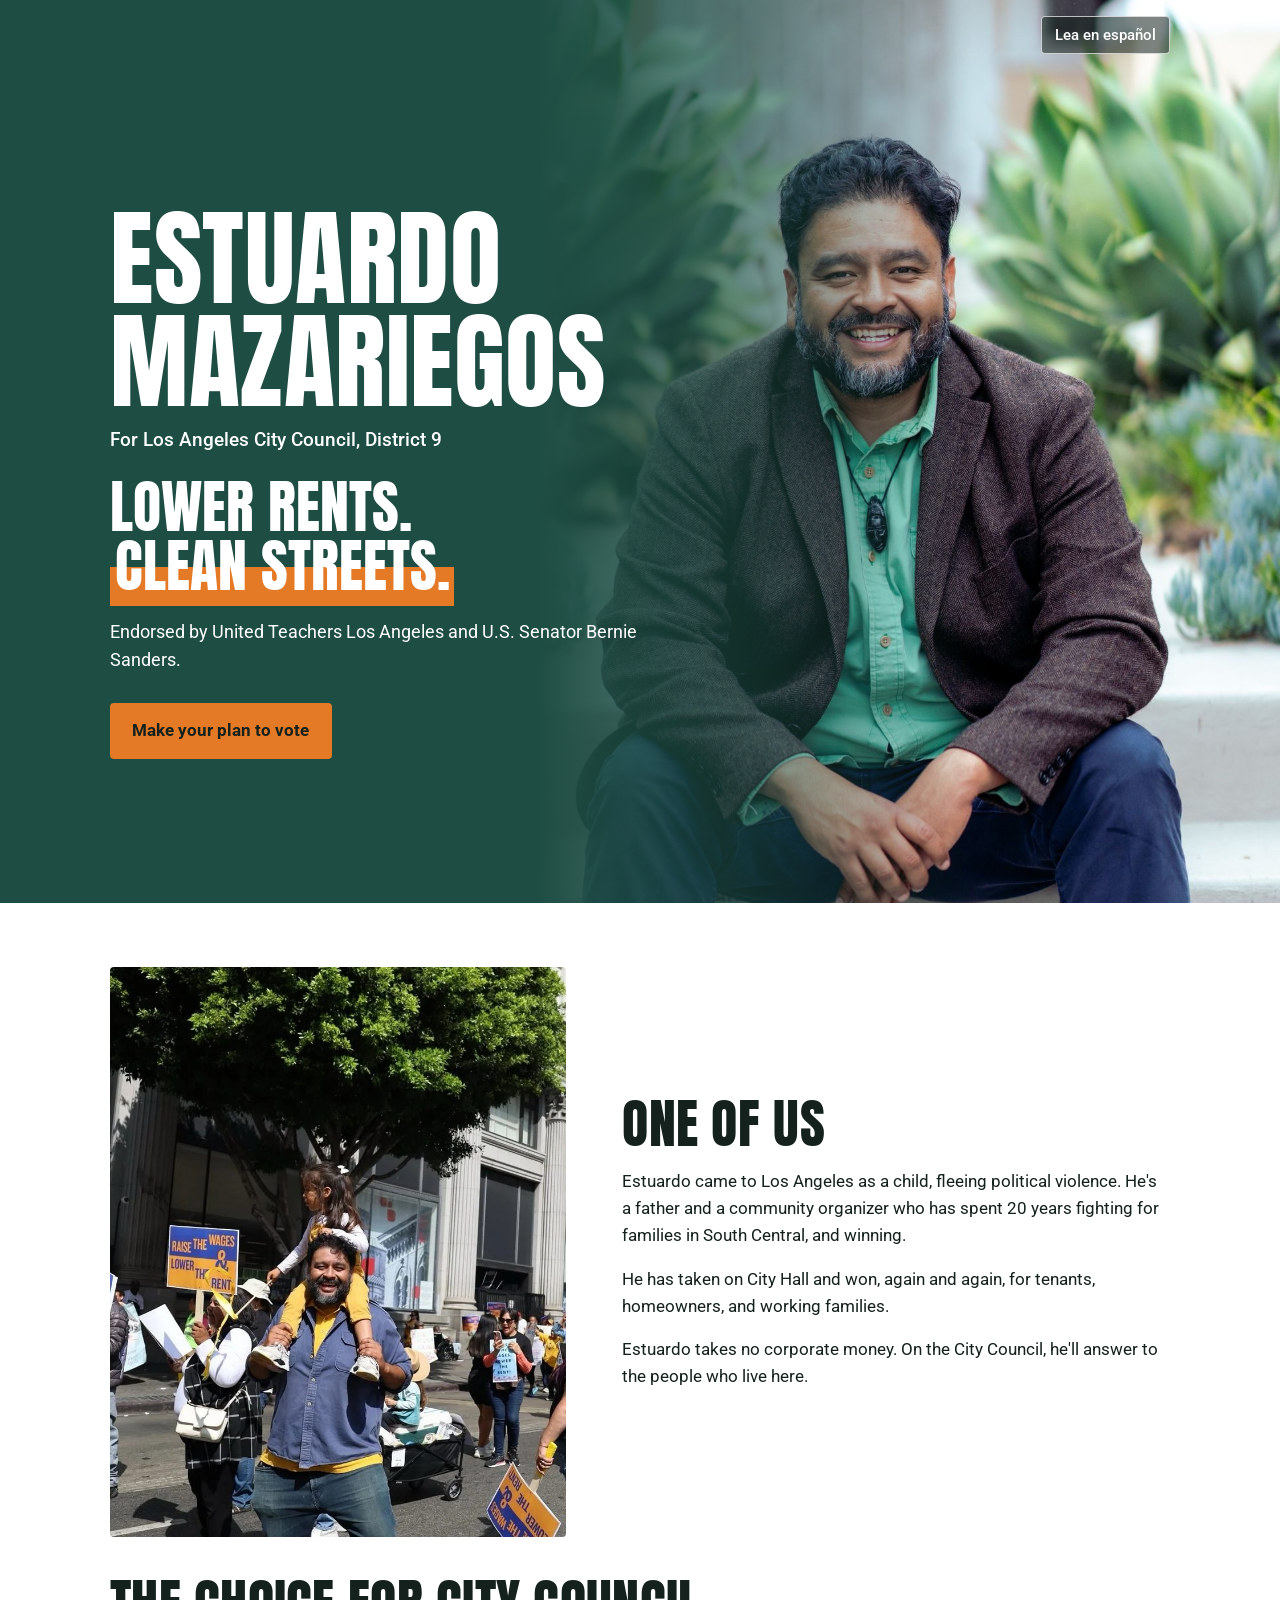
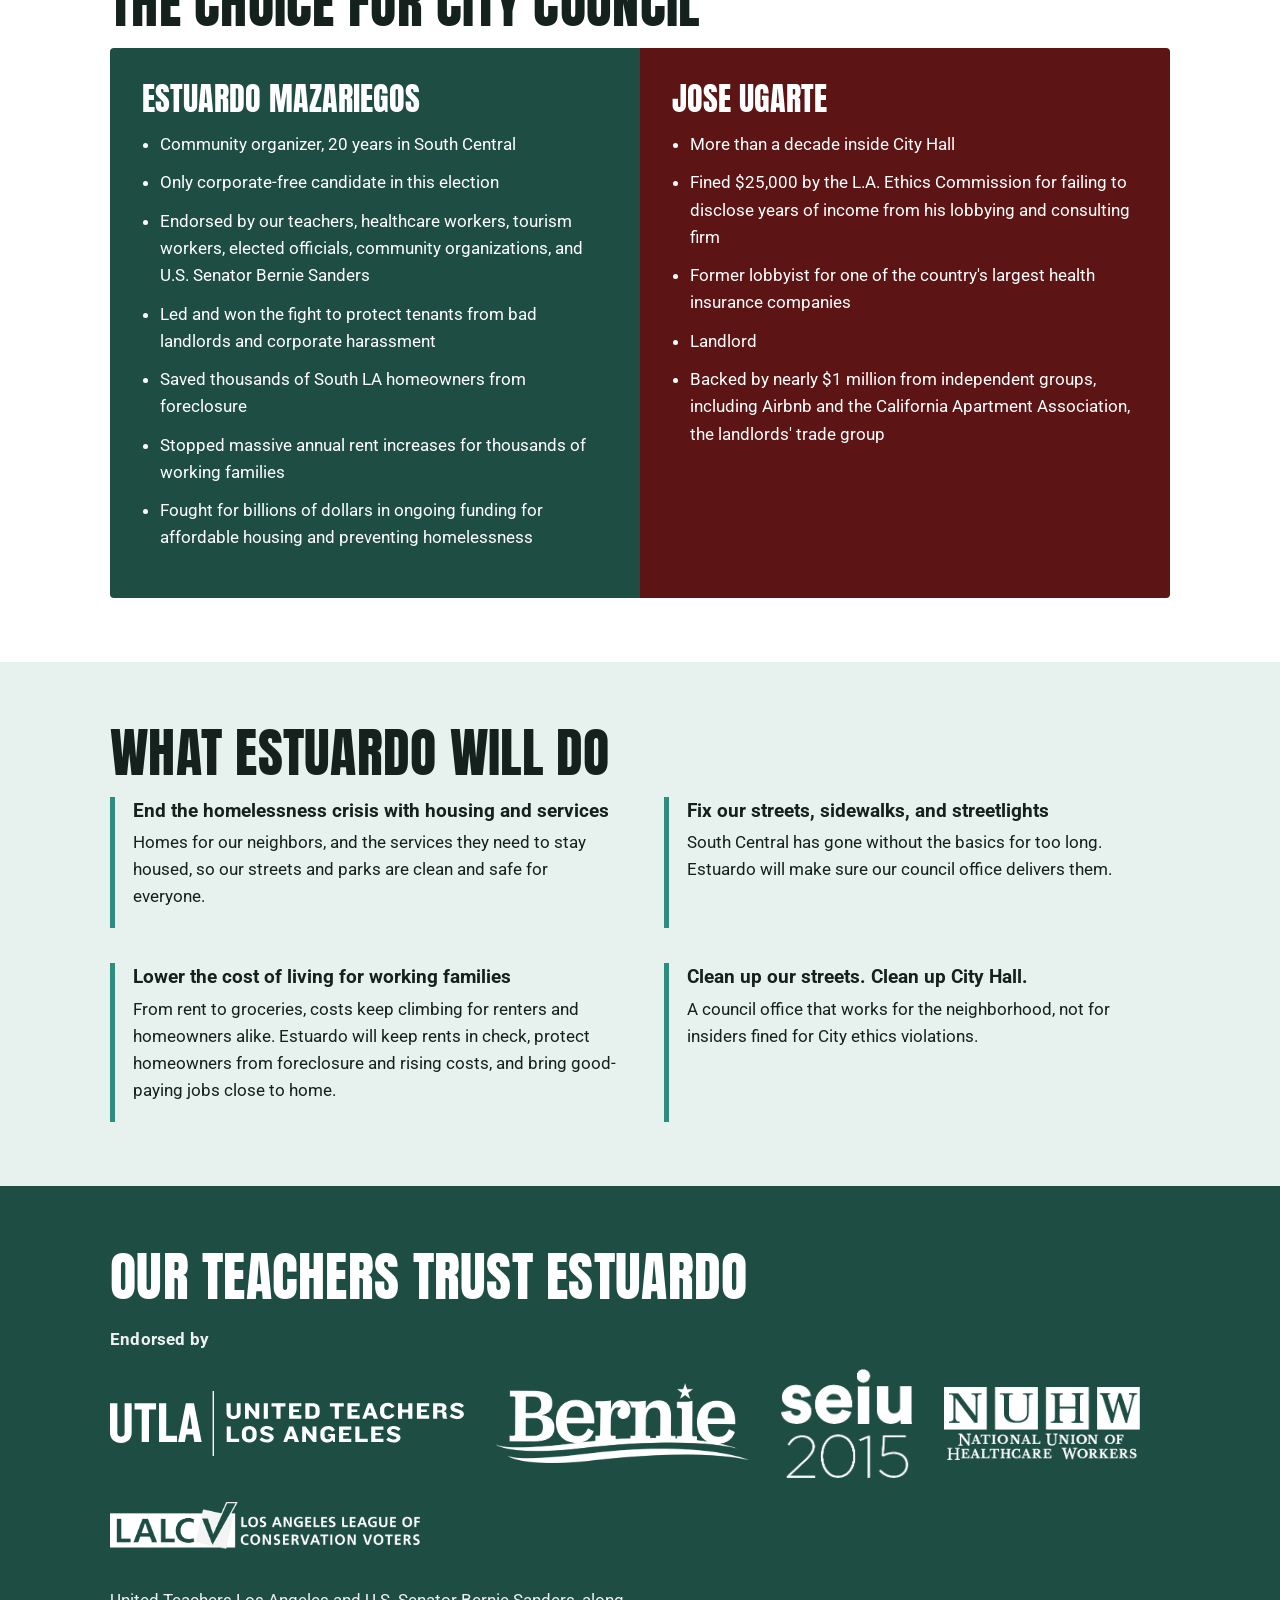
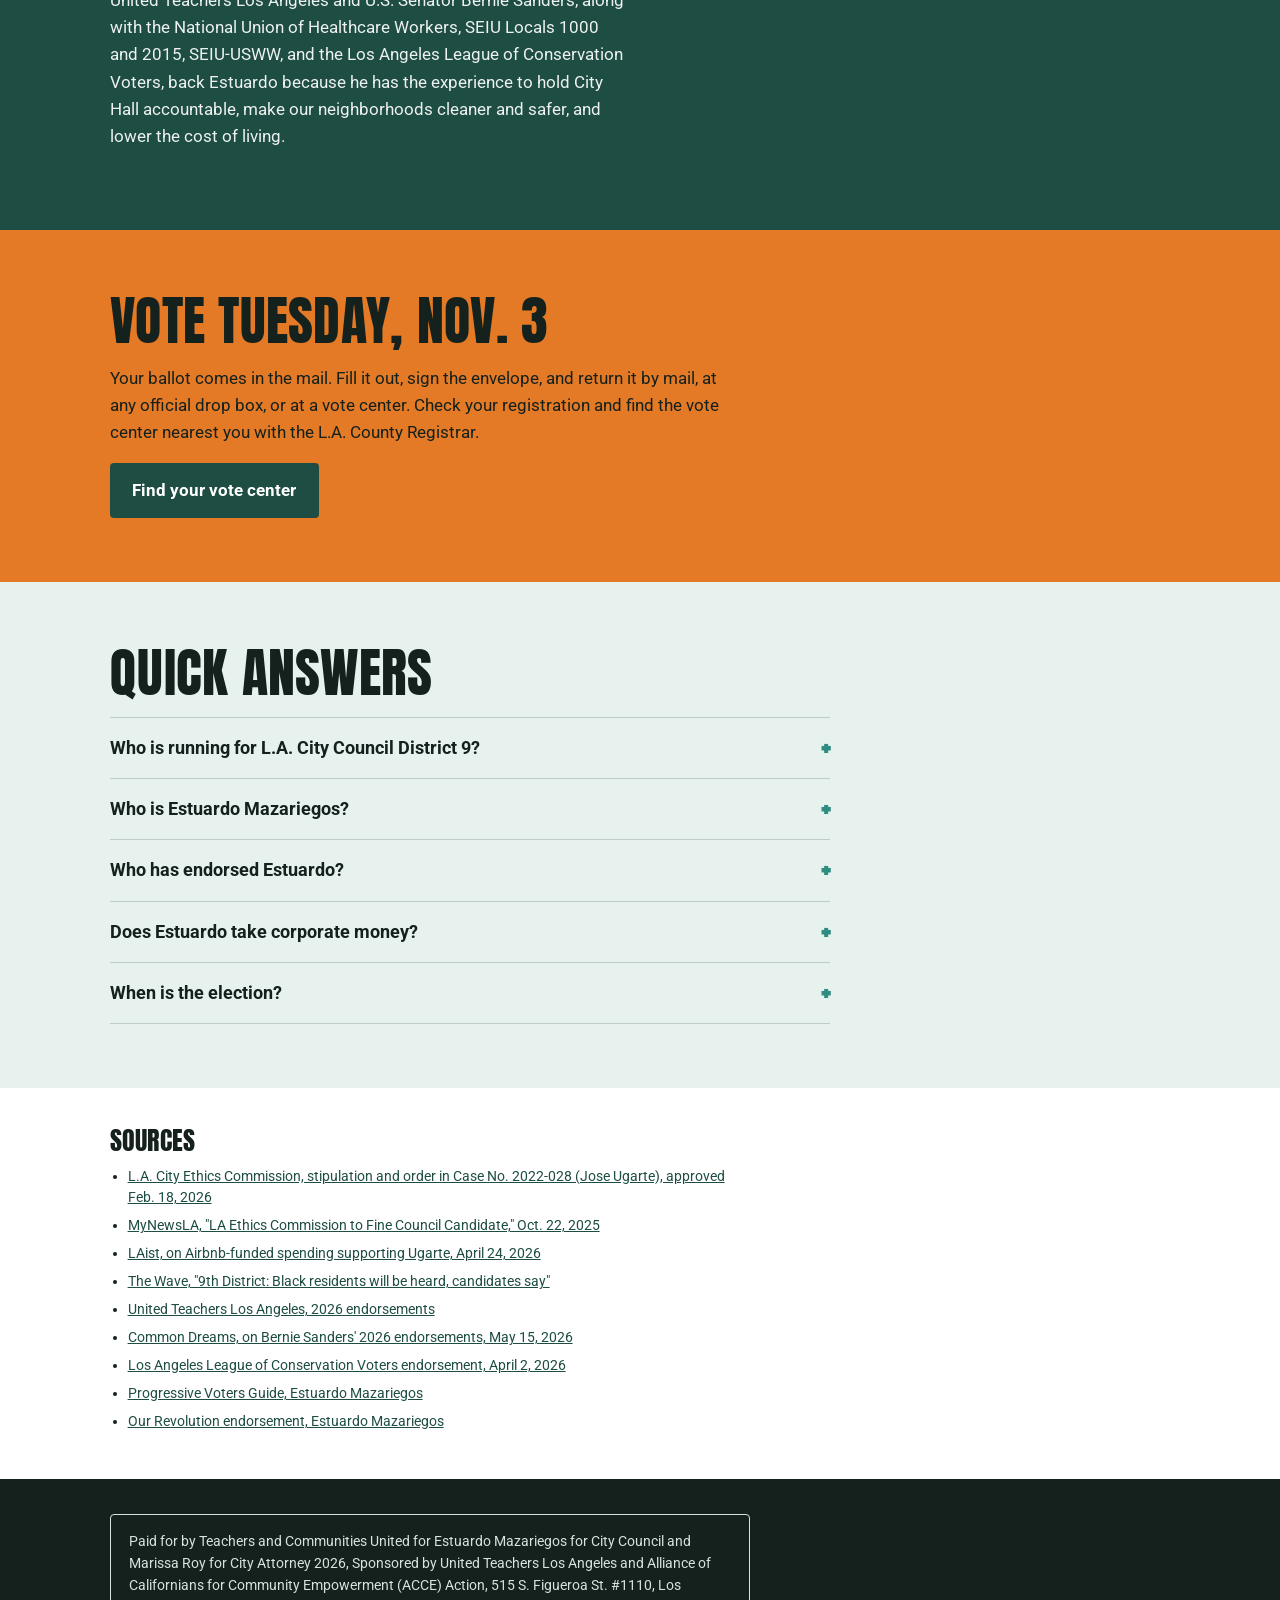
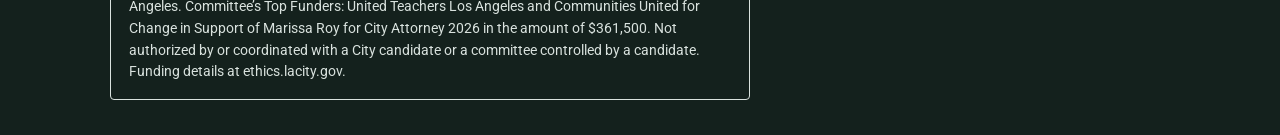
==== commit f020a79c: "Add files via upload" ====
--- a/index.html
+++ b/index.html
@@ -91,14 +91,6 @@
           "acceptedAnswer": {
             "@type": "Answer",
             "text": "Tuesday, Nov. 3, 2026. Every registered voter in L.A. County gets a ballot in the mail. You can return it by mail, at an official drop box, or at any vote center."
-          }
-        },
-        {
-          "@type": "Question",
-          "name": "Who paid for this website?",
-          "acceptedAnswer": {
-            "@type": "Answer",
-            "text": "Teachers and Communities United for Estuardo Mazariegos for City Council and Marissa Roy for City Attorney 2026, sponsored by United Teachers Los Angeles and ACCE Action. It is not authorized by or coordinated with a City candidate or a committee controlled by a candidate."
           }
         }
       ],
@@ -247,6 +239,7 @@
   <section class="backers" aria-labelledby="backers-title">
     <div class="wrap">
       <h2 id="backers-title">Our teachers trust Estuardo</h2>
+      <p class="endorsed-label">Endorsed by</p>
       <ul class="logos">
         <li><img src="images/logos/utla.svg" alt="United Teachers Los Angeles" style="--w:295px" loading="lazy"></li>
         <li><img src="images/logos/bernie.png" alt="Bernie Sanders" style="--w:211px" loading="lazy"></li>
@@ -288,10 +281,6 @@
       <details>
         <summary>When is the election?</summary>
         <p>Tuesday, Nov. 3, 2026. Every registered voter in L.A. County gets a ballot in the mail. You can return it by mail, at an official drop box, or at any vote center.</p>
-      </details>
-      <details>
-        <summary>Who paid for this website?</summary>
-        <p>Teachers and Communities United for Estuardo Mazariegos for City Council and Marissa Roy for City Attorney 2026, sponsored by United Teachers Los Angeles and ACCE Action. It is not authorized by or coordinated with a City candidate or a committee controlled by a candidate.</p>
       </details>
     </div>
   </section>
--- a/styles.css
+++ b/styles.css
@@ -70,7 +70,7 @@
 .backers{background:var(--avenue);color:var(--white)}
 .backer-names{list-style:none;margin:0 0 1.3rem;padding:0}
 .backer-names li{font-family:var(--display);text-transform:uppercase;font-size:clamp(1.8rem,6.5vw,3rem);line-height:1.08;color:var(--marigold)}
-.logos{list-style:none;margin:0 0 1.6rem;padding:0;display:flex;flex-wrap:wrap;align-items:center;gap:1.5rem 2rem}
+.logos{list-style:none;margin:0 0 2.4rem;padding:0;display:flex;flex-wrap:wrap;align-items:center;gap:1.5rem 2rem}
 .logos li{display:block}
 .logos img{width:var(--w);max-width:100%;height:auto}
 @media (min-width:880px){.logos img{width:calc(var(--w) * 1.2)}}
@@ -105,6 +105,12 @@
 .sources li{margin-bottom:.4rem}
 .sources a{color:var(--avenue)}
 
+/* spacing refinements */
+.who{padding-bottom:2.5rem}
+.who + .choice{padding-top:0}
+.backers h2{margin-bottom:1.4rem}
+.endorsed-label{font-weight:700;font-size:1.05rem;letter-spacing:.01em;margin:0 0 1rem;opacity:1}
+
 footer{background:var(--ink);color:#d9e2de;padding:2.2rem 0;font-size:.9rem;line-height:1.5}
 footer .disclosure{border:1.5px solid #d9e2de;padding:1rem 1.1rem;max-width:80ch;border-radius:4px}
 footer p{margin:0 0 .5rem}
